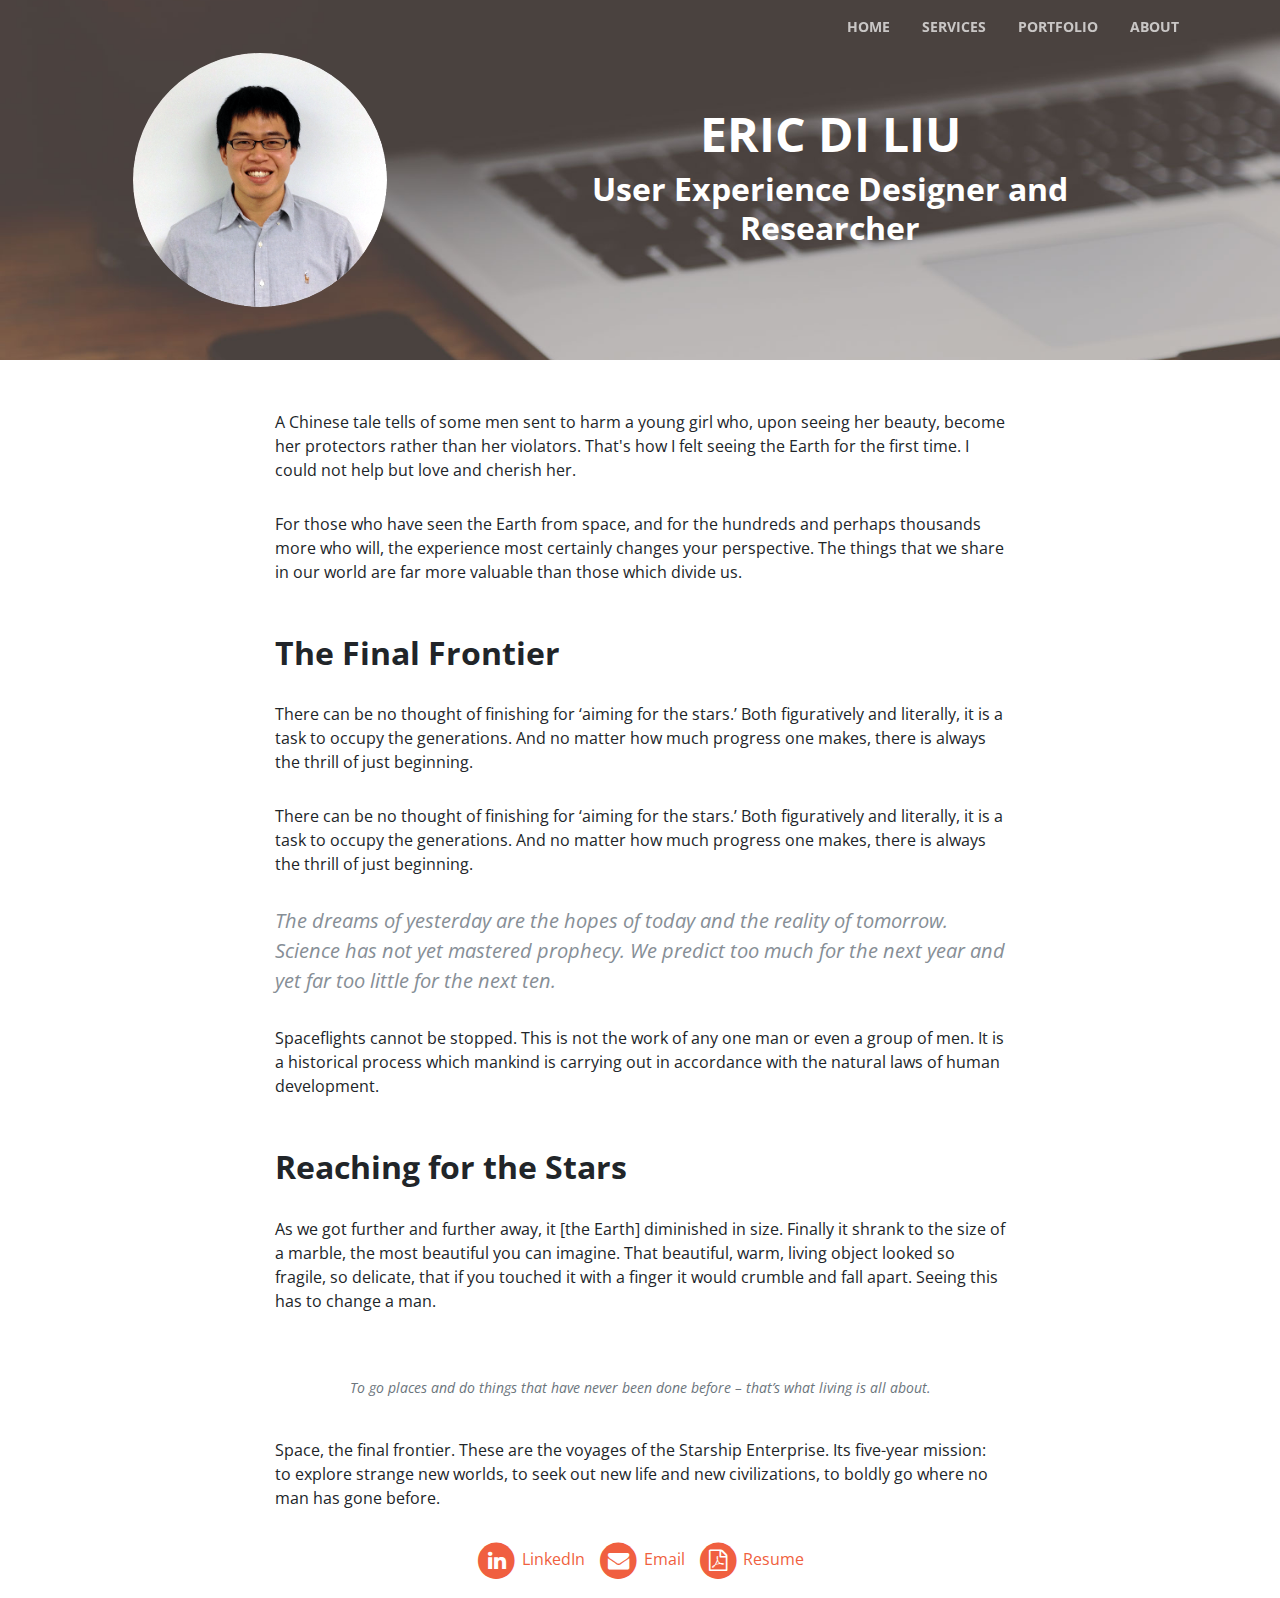
==== portfolio/portfolio.html @ e2de3e52 "6/9" ====
<!DOCTYPE html>
<html lang="en">

  <head>

    <meta charset="utf-8">
    <meta name="viewport" content="width=device-width, initial-scale=1, shrink-to-fit=no">
    <meta name="description" content="">
    <meta name="author" content="">

    <title>Eric Di Liu - UX Designer & Researcher</title>

    <!-- Bootstrap core CSS -->
    <link href="../vendor/bootstrap/css/bootstrap.min.css" rel="stylesheet">

    <!-- Custom fonts for this template -->
    <link href="../vendor/font-awesome/css/font-awesome.min.css" rel="stylesheet" type="text/css">
    <link href='https://fonts.googleapis.com/css?family=Open+Sans:300italic,400italic,600italic,700italic,800italic,400,300,600,700,800' rel='stylesheet' type='text/css'>
    <link href='https://fonts.googleapis.com/css?family=Merriweather:400,300,300italic,400italic,700,700italic,900,900italic' rel='stylesheet' type='text/css'>

    <!-- Plugin CSS -->
    <link href="../vendor/magnific-popup/magnific-popup.css" rel="stylesheet">

    <!-- Custom styles for this template -->
    <link href="../css/creative.css" rel="stylesheet">

  </head>

  <body id="page-top" class="portfolio">

    <!-- Navigation -->
    <nav class="navbar navbar-expand-lg navbar-light fixed-top" id="mainNav">
      <div class="container">
        <!--<a class="navbar-brand js-scroll-trigger" href="#page-top">Eric Di Liu</a>-->
        <button class="navbar-toggler navbar-toggler-right" type="button" data-toggle="collapse" data-target="#navbarResponsive" aria-controls="navbarResponsive" aria-expanded="false" aria-label="Toggle navigation">
          <span class="navbar-toggler-icon"></span>
        </button>
        <div class="collapse navbar-collapse" id="navbarResponsive">
          <ul class="navbar-nav ml-auto">
            <li class="nav-item">
              <a class="nav-link js-scroll-trigger" href="../index.html#home">Home</a>
            </li>
            <li class="nav-item">
              <a class="nav-link js-scroll-trigger" href="../index.html#services">Services</a>
            </li>
            <li class="nav-item">
              <a class="nav-link js-scroll-trigger" href="../index.html#portfolio">Portfolio</a>
            </li>
            <li class="nav-item">
              <a class="nav-link js-scroll-trigger" href="../index.html#about">About</a>
            </li>
          </ul>
        </div>
      </div>
    </nav>

    <header id="home" class="masthead text-center text-white d-flex">
      <div class="container my-auto">
        <div class="row align-items-center">
          <div class="col-lg-4">
            <div class="p-5">
              <img class="img-fluid rounded-circle" src="../img/edl.png" alt="">
            </div>
          </div>
          <div class="col-lg-8">
            <div class="p-5">
              <h1 class="text-uppercase">
                <strong>Eric Di Liu</strong>
              </h1>
              <h2>
                <strong>User Experience Designer and Researcher</strong>
              </h2>
            </div>
          </div>
        </div>


        <!--<div class="row">-->
          <!--&lt;!&ndash;<img class="col-lg-2 img-fluid mb-5 mx-auto" src="img/edl.png" alt="">&ndash;&gt;-->
          <!--<div class="col-lg-10 mx-auto">-->
            <!--<h1 class="text-uppercase">-->
              <!--<strong>Eric Di Liu</strong>-->
            <!--</h1>-->
            <!--<hr>-->
          <!--</div>-->
          <!--<div class="col-lg-8 mx-auto">-->
            <!--<p class="text-faded mb-5">Start Bootstrap can help you build better websites using the Bootstrap CSS framework! Just download your template and start going, no strings attached!</p>-->
            <!--<a class="btn btn-primary btn-xl js-scroll-trigger" href="#about">Find Out More</a>-->
          <!--</div>-->
        <!--</div>-->
      </div>
      <!--<div class="container">-->
        <!--<img class="img-fluid mb-5 d-block mx-auto" src="img/profile.png" alt="">-->
        <!--<h1 class="text-uppercase mb-0">Start Bootstrap</h1>-->
        <!--<hr class="star-light">-->
        <!--<h2 class="font-weight-light mb-0">Web Developer - Graphic Artist - User Experience Designer</h2>-->
      <!--</div>-->
    </header>

    <!--<section class="bg-primary" id="about">-->
      <!--<div class="container">-->
        <!--<div class="row">-->
          <!--<div class="col-lg-8 mx-auto text-center">-->
            <!--<h2 class="section-heading text-white">We've got what you need!</h2>-->
            <!--<hr class="light my-4">-->
            <!--<p class="text-faded mb-4">Start Bootstrap has everything you need to get your new website up and running in no time! All of the templates and themes on Start Bootstrap are open source, free to download, and easy to use. No strings attached!</p>-->
            <!--<a class="btn btn-light btn-xl js-scroll-trigger" href="#services">Get Started!</a>-->
          <!--</div>-->
        <!--</div>-->
      <!--</div>-->
    <!--</section>-->

    <article>
      <div class="container">
        <div class="row">
          <div class="col-lg-8 col-md-10 mx-auto">
            <p>A Chinese tale tells of some men sent to harm a young girl who, upon seeing her beauty, become her protectors rather than her violators. That's how I felt seeing the Earth for the first time. I could not help but love and cherish her.</p>

            <p>For those who have seen the Earth from space, and for the hundreds and perhaps thousands more who will, the experience most certainly changes your perspective. The things that we share in our world are far more valuable than those which divide us.</p>

            <h2 class="section-heading">The Final Frontier</h2>

            <p>There can be no thought of finishing for ‘aiming for the stars.’ Both figuratively and literally, it is a task to occupy the generations. And no matter how much progress one makes, there is always the thrill of just beginning.</p>

            <p>There can be no thought of finishing for ‘aiming for the stars.’ Both figuratively and literally, it is a task to occupy the generations. And no matter how much progress one makes, there is always the thrill of just beginning.</p>

            <blockquote class="blockquote">The dreams of yesterday are the hopes of today and the reality of tomorrow. Science has not yet mastered prophecy. We predict too much for the next year and yet far too little for the next ten.</blockquote>

            <p>Spaceflights cannot be stopped. This is not the work of any one man or even a group of men. It is a historical process which mankind is carrying out in accordance with the natural laws of human development.</p>

            <h2 class="section-heading">Reaching for the Stars</h2>

            <p>As we got further and further away, it [the Earth] diminished in size. Finally it shrank to the size of a marble, the most beautiful you can imagine. That beautiful, warm, living object looked so fragile, so delicate, that if you touched it with a finger it would crumble and fall apart. Seeing this has to change a man.</p>

            <a href="#">
              <img class="img-fluid" src="img/post-sample-image.jpg" alt="">
            </a>
            <span class="caption text-muted">To go places and do things that have never been done before – that’s what living is all about.</span>

            <p>Space, the final frontier. These are the voyages of the Starship Enterprise. Its five-year mission: to explore strange new worlds, to seek out new life and new civilizations, to boldly go where no man has gone before.</p>

          </div>
        </div>
      </div>
    </article>

    <footer>
      <div class="container">
        <div class="row">
          <div class="col-lg-8 col-md-10 mx-auto">
            <ul class="list-inline text-center">
              <li class="list-inline-item">
                <a href="#">
                  <span class="fa-stack fa-lg">
                    <i class="fa fa-circle fa-stack-2x"></i>
                    <i class="fa fa-linkedin fa-stack-1x fa-inverse"></i>
                  </span>
                  LinkedIn
                </a>
              </li>
              <li class="list-inline-item">
                <a href="#">
                  <span class="fa-stack fa-lg">
                    <i class="fa fa-circle fa-stack-2x"></i>
                    <i class="fa fa-envelope fa-stack-1x fa-inverse"></i>
                  </span>
                  Email
                </a>
              </li>
              <li class="list-inline-item">
                <a href="#">
                  <span class="fa-stack fa-lg">
                    <i class="fa fa-circle fa-stack-2x"></i>
                    <i class="fa fa-file-pdf-o fa-stack-1x fa-inverse"></i>
                  </span>
                  Resume
                </a>
              </li>
            </ul>
          </div>
        </div>
      </div>
    </footer>

    <!-- Bootstrap core JavaScript -->
    <script src="../vendor/jquery/jquery.min.js"></script>
    <script src="../vendor/bootstrap/js/bootstrap.bundle.min.js"></script>

    <!-- Plugin JavaScript -->
    <script src="../vendor/jquery-easing/jquery.easing.min.js"></script>
    <script src="../vendor/scrollreveal/scrollreveal.min.js"></script>
    <script src="../vendor/magnific-popup/jquery.magnific-popup.min.js"></script>

    <!-- Custom scripts for this template -->
    <script src="../js/creative.min.js"></script>

  </body>

</html>
---- css/creative.css ----
body,
html {
  width: 100%;
  height: 100%;
}

body {
  font-family: 'Open Sans', 'Helvetica Neue', Arial, sans-serif;
}

hr {
  max-width: 50px;
  border-width: 3px;
  border-color: #F05F40;
}

hr.light {
  border-color: #fff;
}

a {
  color: #F05F40;
  -webkit-transition: all 0.2s;
  -moz-transition: all 0.2s;
  transition: all 0.2s;
}

a:hover {
  color: #f05f40;
}

h1,
h2,
h3,
h4,
h5,
h6 {
  font-family: 'Open Sans', 'Helvetica Neue', Arial, sans-serif;
}

.bg-primary {
  background-color: #F05F40 !important;
}

.bg-dark {
  background-color: #212529 !important;
}

.text-faded {
  color: rgba(255, 255, 255, 0.7);
}

section {
  padding: 8rem 0;
}

.section-heading {
  margin-top: 0;
}

::-moz-selection {
  color: #fff;
  background: #212529;
  text-shadow: none;
}

::selection {
  color: #fff;
  background: #212529;
  text-shadow: none;
}

img::selection {
  color: #fff;
  background: transparent;
}

img::-moz-selection {
  color: #fff;
  background: transparent;
}

#mainNav {
  border-bottom: 1px solid rgba(33, 37, 41, 0.1);
  background-color: #fff;
  font-family: 'Open Sans', 'Helvetica Neue', Arial, sans-serif;
  -webkit-transition: all 0.2s;
  -moz-transition: all 0.2s;
  transition: all 0.2s;
}

#mainNav .navbar-brand {
  font-weight: 700;
  text-transform: uppercase;
  color: #F05F40;
  font-family: 'Open Sans', 'Helvetica Neue', Arial, sans-serif;
}

#mainNav .navbar-brand:focus, #mainNav .navbar-brand:hover {
  color: #f05f40;
}

#mainNav .navbar-nav > li.nav-item > a.nav-link,
#mainNav .navbar-nav > li.nav-item > a.nav-link:focus {
  font-size: .9rem;
  font-weight: 700;
  text-transform: uppercase;
  color: #212529;
}

#mainNav .navbar-nav > li.nav-item > a.nav-link:hover,
#mainNav .navbar-nav > li.nav-item > a.nav-link:focus:hover {
  color: #F05F40;
}

#mainNav .navbar-nav > li.nav-item > a.nav-link.active,
#mainNav .navbar-nav > li.nav-item > a.nav-link:focus.active {
  color: #F05F40 !important;
  background-color: transparent;
}

#mainNav .navbar-nav > li.nav-item > a.nav-link.active:hover,
#mainNav .navbar-nav > li.nav-item > a.nav-link:focus.active:hover {
  background-color: transparent;
}

@media (min-width: 992px) {
  #mainNav {
    border-color: transparent;
    background-color: transparent;
  }
  #mainNav .navbar-brand {
    color: rgba(255, 255, 255, 0.7);
  }
  #mainNav .navbar-brand:focus, #mainNav .navbar-brand:hover {
    color: #fff;
  }
  #mainNav .navbar-nav > li.nav-item > a.nav-link {
    padding: 0.5rem 1rem;
  }
  #mainNav .navbar-nav > li.nav-item > a.nav-link,
  #mainNav .navbar-nav > li.nav-item > a.nav-link:focus {
    color: rgba(255, 255, 255, 0.7);
  }
  #mainNav .navbar-nav > li.nav-item > a.nav-link:hover,
  #mainNav .navbar-nav > li.nav-item > a.nav-link:focus:hover {
    color: #fff;
  }
  #mainNav.navbar-shrink {
    border-bottom: 1px solid rgba(33, 37, 41, 0.1);
    background-color: #fff;
  }
  #mainNav.navbar-shrink .navbar-brand {
    color: #F05F40;
  }
  #mainNav.navbar-shrink .navbar-brand:focus, #mainNav.navbar-shrink .navbar-brand:hover {
    color: #f05f40;
  }
  #mainNav.navbar-shrink .navbar-nav > li.nav-item > a.nav-link,
  #mainNav.navbar-shrink .navbar-nav > li.nav-item > a.nav-link:focus {
    color: #212529;
  }
  #mainNav.navbar-shrink .navbar-nav > li.nav-item > a.nav-link:hover,
  #mainNav.navbar-shrink .navbar-nav > li.nav-item > a.nav-link:focus:hover {
    color: #F05F40;
  }
}

header.masthead {
  padding-top: 10rem;
  padding-bottom: calc(10rem - 56px);
  background-image: url("../img/header.jpg");
  background-position: center center;
  -webkit-background-size: cover;
  -moz-background-size: cover;
  -o-background-size: cover;
  background-size: cover;
}

header.masthead hr {
  margin-top: 30px;
  margin-bottom: 30px;
}

header.masthead h1 {
  font-size: 2rem;
}

header.masthead p {
  font-weight: 300;
}

@media (min-width: 768px) {
  header.masthead p {
    font-size: 1.15rem;
  }
}

@media (min-width: 992px) {
  header.masthead {
    height: 100vh;
    min-height: 650px;
    padding-top: 0;
    padding-bottom: 0;
  }
  header.masthead h1 {
    font-size: 3rem;
  }
}

@media (min-width: 1200px) {
  header.masthead h1 {
    font-size: 4rem;
  }
}

.service-box {
  max-width: 400px;
}

.portfolio-box {
  position: relative;
  display: block;
  max-width: 650px;
  margin: 0 auto;
}

.portfolio-box .portfolio-box-caption {
  position: absolute;
  bottom: 0;
  display: block;
  width: 100%;
  height: 100%;
  text-align: center;
  opacity: 0;
  color: #fff;
  background: rgba(240, 95, 64, 0.9);
  -webkit-transition: all 0.2s;
  -moz-transition: all 0.2s;
  transition: all 0.2s;
}

.portfolio-box .portfolio-box-caption .portfolio-box-caption-content {
  position: absolute;
  top: 50%;
  width: 100%;
  transform: translateY(-50%);
  text-align: center;
}

.portfolio-box .portfolio-box-caption .portfolio-box-caption-content .project-category,
.portfolio-box .portfolio-box-caption .portfolio-box-caption-content .project-name {
  padding: 0 15px;
  font-family: 'Open Sans', 'Helvetica Neue', Arial, sans-serif;
}

.portfolio-box .portfolio-box-caption .portfolio-box-caption-content .project-category {
  font-size: 14px;
  font-weight: 600;
  text-transform: uppercase;
}

.portfolio-box .portfolio-box-caption .portfolio-box-caption-content .project-name {
  font-size: 18px;
}

.portfolio-box:hover .portfolio-box-caption {
  opacity: 1;
}

.portfolio-box:focus {
  outline: none;
}

@media (min-width: 768px) {
  .portfolio-box .portfolio-box-caption .portfolio-box-caption-content .project-category {
    font-size: 16px;
  }
  .portfolio-box .portfolio-box-caption .portfolio-box-caption-content .project-name {
    font-size: 22px;
  }
}

.text-primary {
  color: #F05F40 !important;
}

.btn {
  font-weight: 700;
  text-transform: uppercase;
  border: none;
  border-radius: 300px;
  font-family: 'Open Sans', 'Helvetica Neue', Arial, sans-serif;
}

.btn-xl {
  padding: 1rem 2rem;
}

.btn-primary {
  background-color: #F05F40;
  border-color: #F05F40;
}

.btn-primary:hover, .btn-primary:focus, .btn-primary:active {
  color: #fff;
  background-color: #ee4b28 !important;
}

.btn-primary:active, .btn-primary:focus {
  box-shadow: 0 0 0 0.2rem rgba(240, 95, 64, 0.5) !important;
}

/*Skills*/

#skills ul {
  padding: 0 0 0 0;
  /*list-style-image: url("../img/tick.png");*/
  list-style: none;
}

/*About Me*/
.about-section {
  margin: 0 0 10px 0;
  line-height: 1.2;
}

.about-section-left {
  padding-right: 25px;
}

.about-section-middle {
  padding-left: 20px;
  padding-right: 20px;
}

.about-section-right {
  padding-left: 25px;
}


/*portfolio pages*/
.portfolio article p {
  line-height: 1.5;
  margin: 30px 0;
}

/*.portfolio header.masthead {*/
  /*padding-top: 10rem;*/
  /*padding-bottom: calc(10rem - 56px);*/
  /*background-image: url("../img/header.jpg");*/
  /*background-position: center center;*/
  /*-webkit-background-size: cover;*/
  /*-moz-background-size: cover;*/
  /*-o-background-size: cover;*/
  /*background-size: cover;*/
/*}*/

/*.portfolio header.masthead hr {*/
  /*margin-top: 30px;*/
  /*margin-bottom: 30px;*/
/*}*/

/*.portfolio header.masthead h1 {*/
  /*font-size: 2rem;*/
/*}*/

/*.portfolio header.masthead p {*/
  /*font-weight: 300;*/
/*}*/

/*@media (min-width: 768px) {*/
  /*.portfolio header.masthead p {*/
    /*font-size: 1.15rem;*/
  /*}*/
/*}*/

@media (min-width: 992px) {
  .portfolio header.masthead {
    height: 40vh;
    min-height: 150px;
    padding-top: 0;
    padding-bottom: 0;
    margin-bottom: 20px;
  }
  .portfolio header.masthead h1 {
    font-size: 3rem;
  }
}

.portfolio blockquote {
  font-style: italic;
  color: #868e96;
}

.portfolio .caption {
  font-size: 14px;
  font-style: italic;
  display: block;
  margin: 0;
  padding: 10px;
  text-align: center;
  border-bottom-right-radius: 5px;
  border-bottom-left-radius: 5px;
}

/*@media (min-width: 1200px) {*/
  /*.portfolio header.masthead h1 {*/
    /*font-size: 4rem;*/
  /*}*/
/*}*/

.portfolio .section-heading {
  margin-top: 50px;
  font-weight: 700;
}
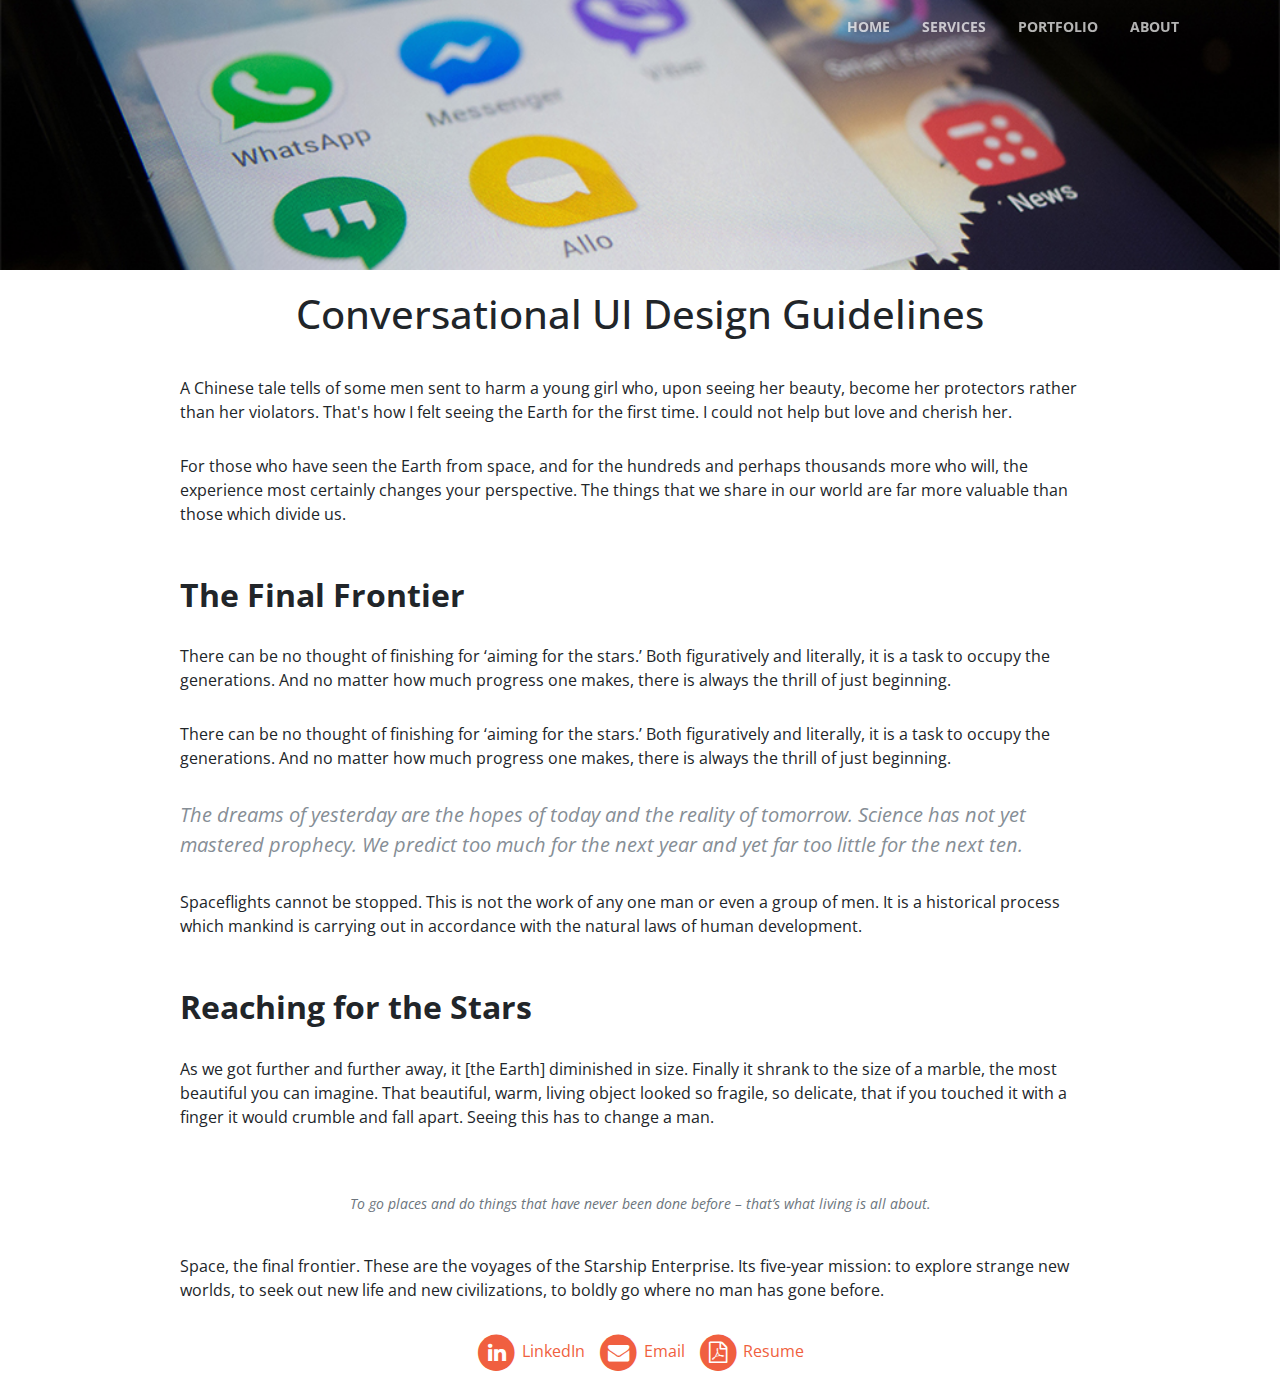
==== commit 863e08e2: "6/9" ====
--- a/portfolio/portfolio.html
+++ b/portfolio/portfolio.html
@@ -26,7 +26,7 @@
 
   </head>
 
-  <body id="page-top" class="portfolio">
+  <body id="page-top" class="portfolio-page">
 
     <!-- Navigation -->
     <nav class="navbar navbar-expand-lg navbar-light fixed-top" id="mainNav">
@@ -54,66 +54,15 @@
       </div>
     </nav>
 
-    <header id="home" class="masthead text-center text-white d-flex">
-      <div class="container my-auto">
-        <div class="row align-items-center">
-          <div class="col-lg-4">
-            <div class="p-5">
-              <img class="img-fluid rounded-circle" src="../img/edl.png" alt="">
-            </div>
-          </div>
-          <div class="col-lg-8">
-            <div class="p-5">
-              <h1 class="text-uppercase">
-                <strong>Eric Di Liu</strong>
-              </h1>
-              <h2>
-                <strong>User Experience Designer and Researcher</strong>
-              </h2>
-            </div>
-          </div>
-        </div>
-
-
-        <!--<div class="row">-->
-          <!--&lt;!&ndash;<img class="col-lg-2 img-fluid mb-5 mx-auto" src="img/edl.png" alt="">&ndash;&gt;-->
-          <!--<div class="col-lg-10 mx-auto">-->
-            <!--<h1 class="text-uppercase">-->
-              <!--<strong>Eric Di Liu</strong>-->
-            <!--</h1>-->
-            <!--<hr>-->
-          <!--</div>-->
-          <!--<div class="col-lg-8 mx-auto">-->
-            <!--<p class="text-faded mb-5">Start Bootstrap can help you build better websites using the Bootstrap CSS framework! Just download your template and start going, no strings attached!</p>-->
-            <!--<a class="btn btn-primary btn-xl js-scroll-trigger" href="#about">Find Out More</a>-->
-          <!--</div>-->
-        <!--</div>-->
-      </div>
-      <!--<div class="container">-->
-        <!--<img class="img-fluid mb-5 d-block mx-auto" src="img/profile.png" alt="">-->
-        <!--<h1 class="text-uppercase mb-0">Start Bootstrap</h1>-->
-        <!--<hr class="star-light">-->
-        <!--<h2 class="font-weight-light mb-0">Web Developer - Graphic Artist - User Experience Designer</h2>-->
-      <!--</div>-->
-    </header>
-
-    <!--<section class="bg-primary" id="about">-->
-      <!--<div class="container">-->
-        <!--<div class="row">-->
-          <!--<div class="col-lg-8 mx-auto text-center">-->
-            <!--<h2 class="section-heading text-white">We've got what you need!</h2>-->
-            <!--<hr class="light my-4">-->
-            <!--<p class="text-faded mb-4">Start Bootstrap has everything you need to get your new website up and running in no time! All of the templates and themes on Start Bootstrap are open source, free to download, and easy to use. No strings attached!</p>-->
-            <!--<a class="btn btn-light btn-xl js-scroll-trigger" href="#services">Get Started!</a>-->
-          <!--</div>-->
-        <!--</div>-->
-      <!--</div>-->
-    <!--</section>-->
+    <header id="home" class="masthead portfolio-cuiguideline text-center text-white d-flex"></header>
 
     <article>
       <div class="container">
         <div class="row">
-          <div class="col-lg-8 col-md-10 mx-auto">
+          <div class="text-center col-lg-12 portfolio-page-project-name">
+            <h1>Conversational UI Design Guidelines</h1>
+          </div>
+          <div class="col-lg-10 col-md-10 mx-auto">
             <p>A Chinese tale tells of some men sent to harm a young girl who, upon seeing her beauty, become her protectors rather than her violators. That's how I felt seeing the Earth for the first time. I could not help but love and cherish her.</p>
 
             <p>For those who have seen the Earth from space, and for the hundreds and perhaps thousands more who will, the experience most certainly changes your perspective. The things that we share in our world are far more valuable than those which divide us.</p>
--- a/css/creative.css
+++ b/css/creative.css
@@ -177,6 +177,20 @@
   background-size: cover;
 }
 
+/*header.masthead::after {*/
+  /*content: "";*/
+  /*background: url("../img/draw.jpg");*/
+  /*background-position: center center;*/
+  /*background-size: cover;*/
+  /*opacity: 0.75;*/
+  /*top: 0;*/
+  /*left: 0;*/
+  /*bottom: 0;*/
+  /*right: 0;*/
+  /*position: absolute;*/
+  /*z-index: -1;*/
+/*}*/
+
 header.masthead hr {
   margin-top: 30px;
   margin-bottom: 30px;
@@ -311,6 +325,28 @@
   box-shadow: 0 0 0 0.2rem rgba(240, 95, 64, 0.5) !important;
 }
 
+/*Portfolio*/
+#portfolio {
+
+}
+
+#portfolio a:hover, a:visited, a:link, a:active {
+  text-decoration: none;
+}
+
+.portfolio-item {
+  margin-bottom: 50px;
+}
+
+.portfolio-box img {
+  margin-bottom: 5px;
+}
+
+.portfolio-project-name {
+  /*font-weight: 700;*/
+  font-size: 1.25rem;
+}
+
 /*Skills*/
 
 #skills ul {
@@ -320,6 +356,7 @@
 }
 
 /*About Me*/
+
 .about-section {
   margin: 0 0 10px 0;
   line-height: 1.2;
@@ -338,9 +375,38 @@
   padding-left: 25px;
 }
 
+.about-title {
+  font-size: 1.5rem;
+}
+
+.about-content {
+  margin-top: 20px;
+}
+
+.about-content p {
+  overflow-wrap: break-word;
+  word-wrap: break-word;
+
+  /* Adds a hyphen where the word breaks */
+  -webkit-hyphens: auto;
+  -ms-hyphens: auto;
+  -moz-hyphens: auto;
+  hyphens: auto;
+}
 
 /*portfolio pages*/
-.portfolio article p {
+
+.portfolio-page header.portfolio-cuiguideline {
+  background-image: url("../img/portfolio/cui-guideline.jpg");
+
+}
+
+/*.portfolio header {*/
+  /*color: #F05F40;*/
+/*}*/
+
+
+.portfolio-page article p {
   line-height: 1.5;
   margin: 30px 0;
 }
@@ -376,24 +442,24 @@
 /*}*/
 
 @media (min-width: 992px) {
-  .portfolio header.masthead {
-    height: 40vh;
+  .portfolio-page header.masthead {
+    height: 30vh;
     min-height: 150px;
     padding-top: 0;
     padding-bottom: 0;
     margin-bottom: 20px;
   }
-  .portfolio header.masthead h1 {
+  .portfolio-page header.masthead h1 {
     font-size: 3rem;
   }
 }
 
-.portfolio blockquote {
+.portfolio-page blockquote {
   font-style: italic;
   color: #868e96;
 }
 
-.portfolio .caption {
+.portfolio-page .caption {
   font-size: 14px;
   font-style: italic;
   display: block;
@@ -410,7 +476,11 @@
   /*}*/
 /*}*/
 
-.portfolio .section-heading {
+.portfolio-page .section-heading {
   margin-top: 50px;
   font-weight: 700;
-}+}
+
+/*.portfolio-page .portfolio-page-project-name h1 {*/
+  /*font-size: 3rem;*/
+/*}*/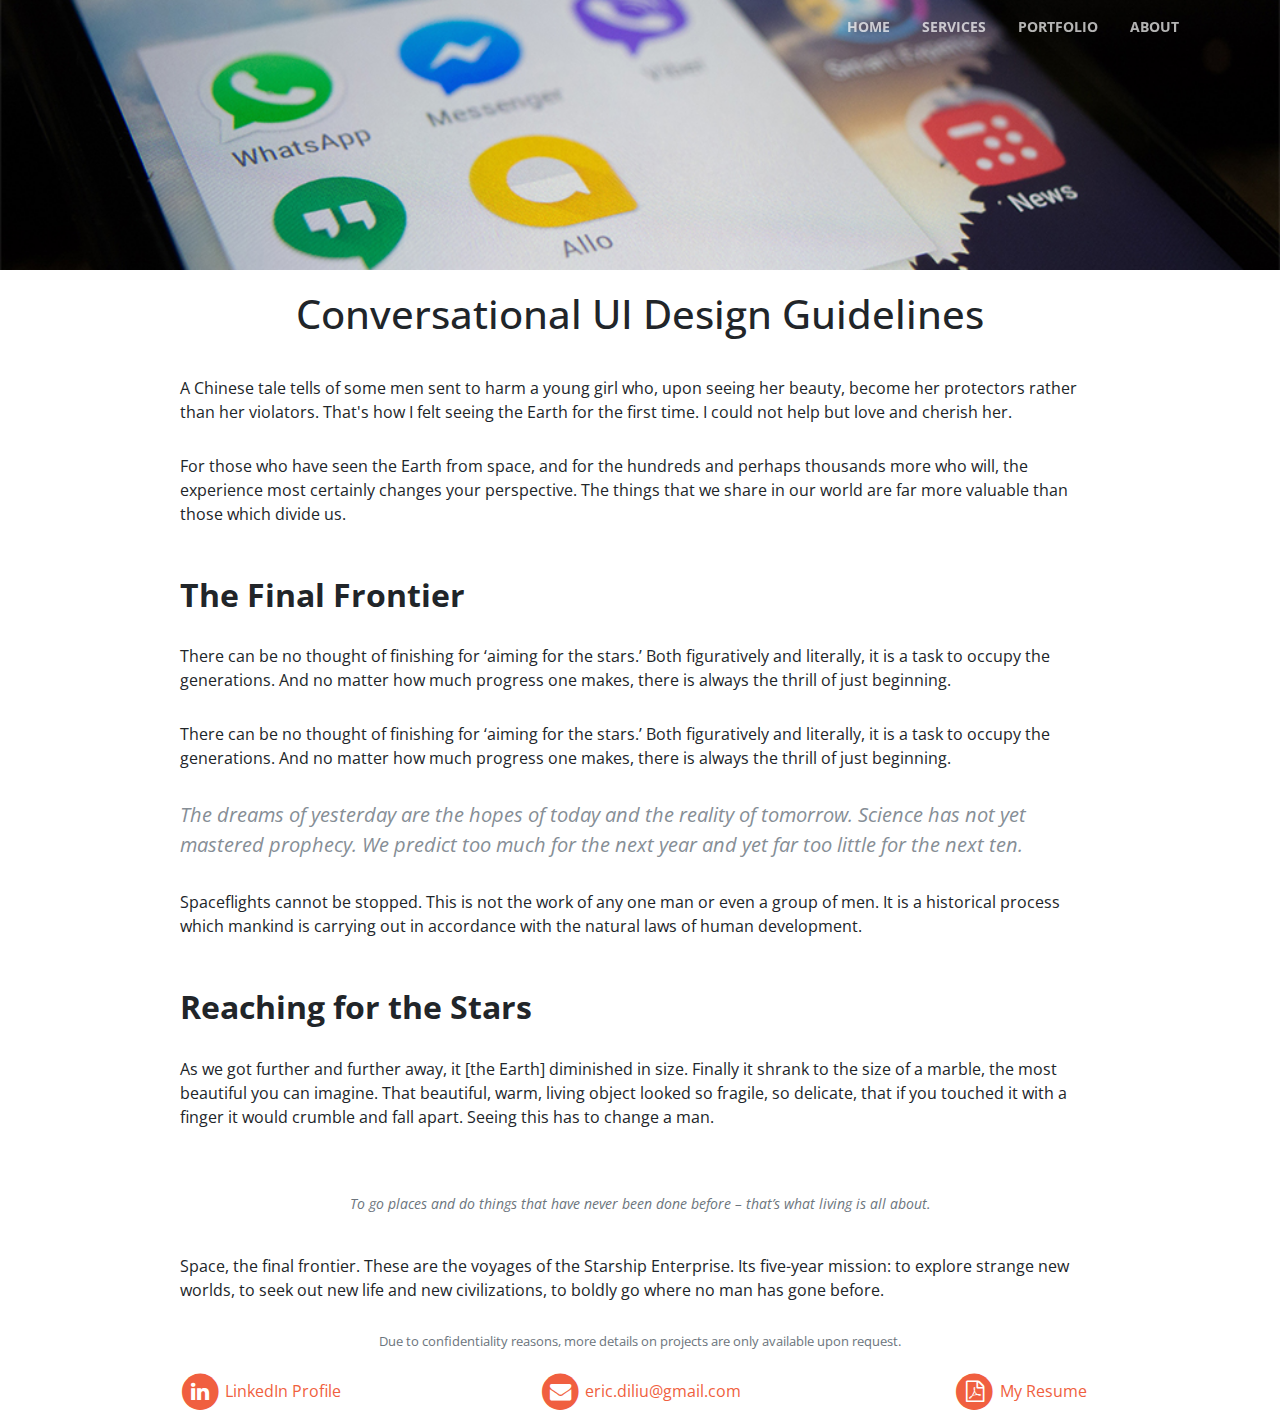
==== commit 7d258d32: "6/9" ====
--- a/portfolio/portfolio.html
+++ b/portfolio/portfolio.html
@@ -96,36 +96,37 @@
     <footer>
       <div class="container">
         <div class="row">
-          <div class="col-lg-8 col-md-10 mx-auto">
-            <ul class="list-inline text-center">
-              <li class="list-inline-item">
-                <a href="#">
+          <div class="col-lg-8 mx-auto text-center">
+            <p class="lead small text-muted">Due to confidentiality reasons, more details on projects are only available upon request.</p>
+          </div>
+        </div>
+        <div class="row mt-1 mb-3 text-center">
+          <div class="col-lg-4 mx-auto">
+            <a href="#">
                   <span class="fa-stack fa-lg">
                     <i class="fa fa-circle fa-stack-2x"></i>
                     <i class="fa fa-linkedin fa-stack-1x fa-inverse"></i>
                   </span>
-                  LinkedIn
-                </a>
-              </li>
-              <li class="list-inline-item">
-                <a href="#">
+              LinkedIn Profile
+            </a>
+          </div>
+          <div class="col-lg-4 mx-auto">
+            <a href="#">
                   <span class="fa-stack fa-lg">
                     <i class="fa fa-circle fa-stack-2x"></i>
                     <i class="fa fa-envelope fa-stack-1x fa-inverse"></i>
                   </span>
-                  Email
-                </a>
-              </li>
-              <li class="list-inline-item">
-                <a href="#">
+              eric.diliu@gmail.com
+            </a>
+          </div>
+          <div class="col-lg-4 mx-auto">
+            <a href="#">
                   <span class="fa-stack fa-lg">
                     <i class="fa fa-circle fa-stack-2x"></i>
                     <i class="fa fa-file-pdf-o fa-stack-1x fa-inverse"></i>
                   </span>
-                  Resume
-                </a>
-              </li>
-            </ul>
+              My Resume
+            </a>
           </div>
         </div>
       </div>
